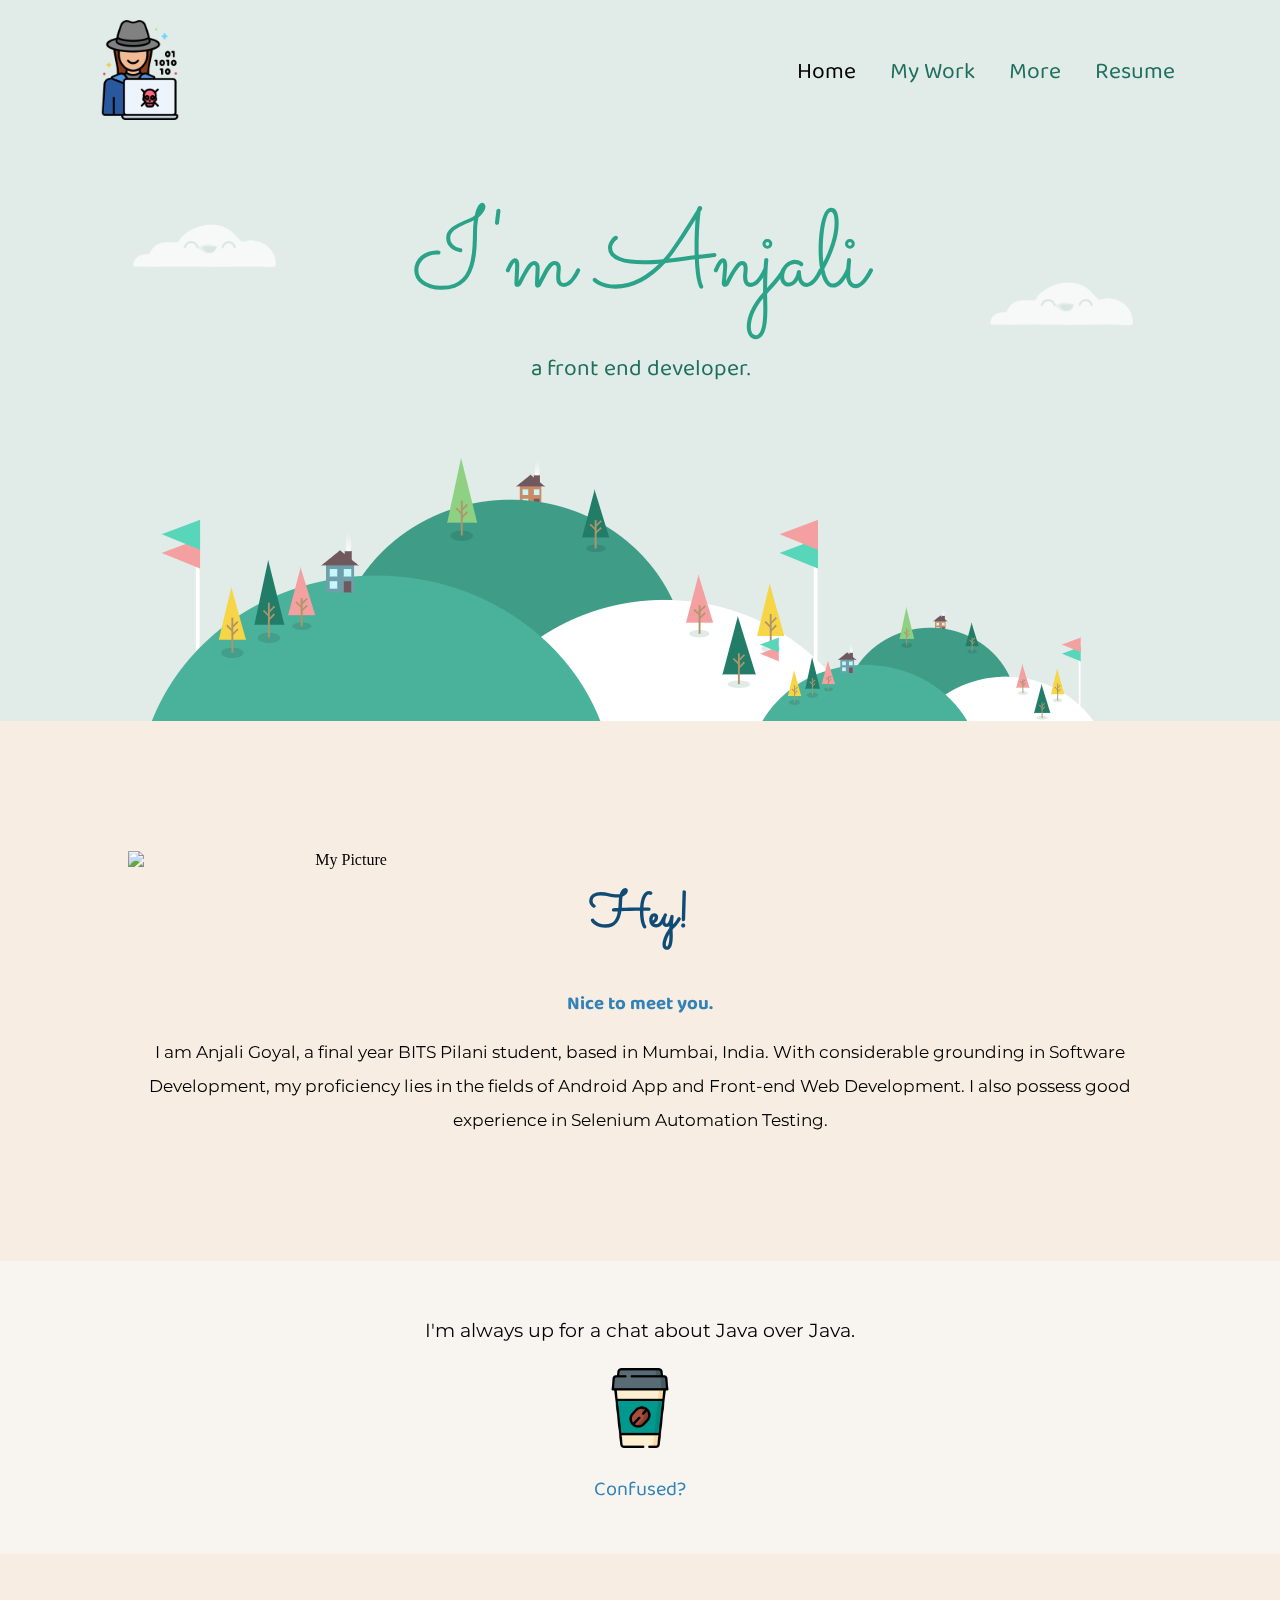
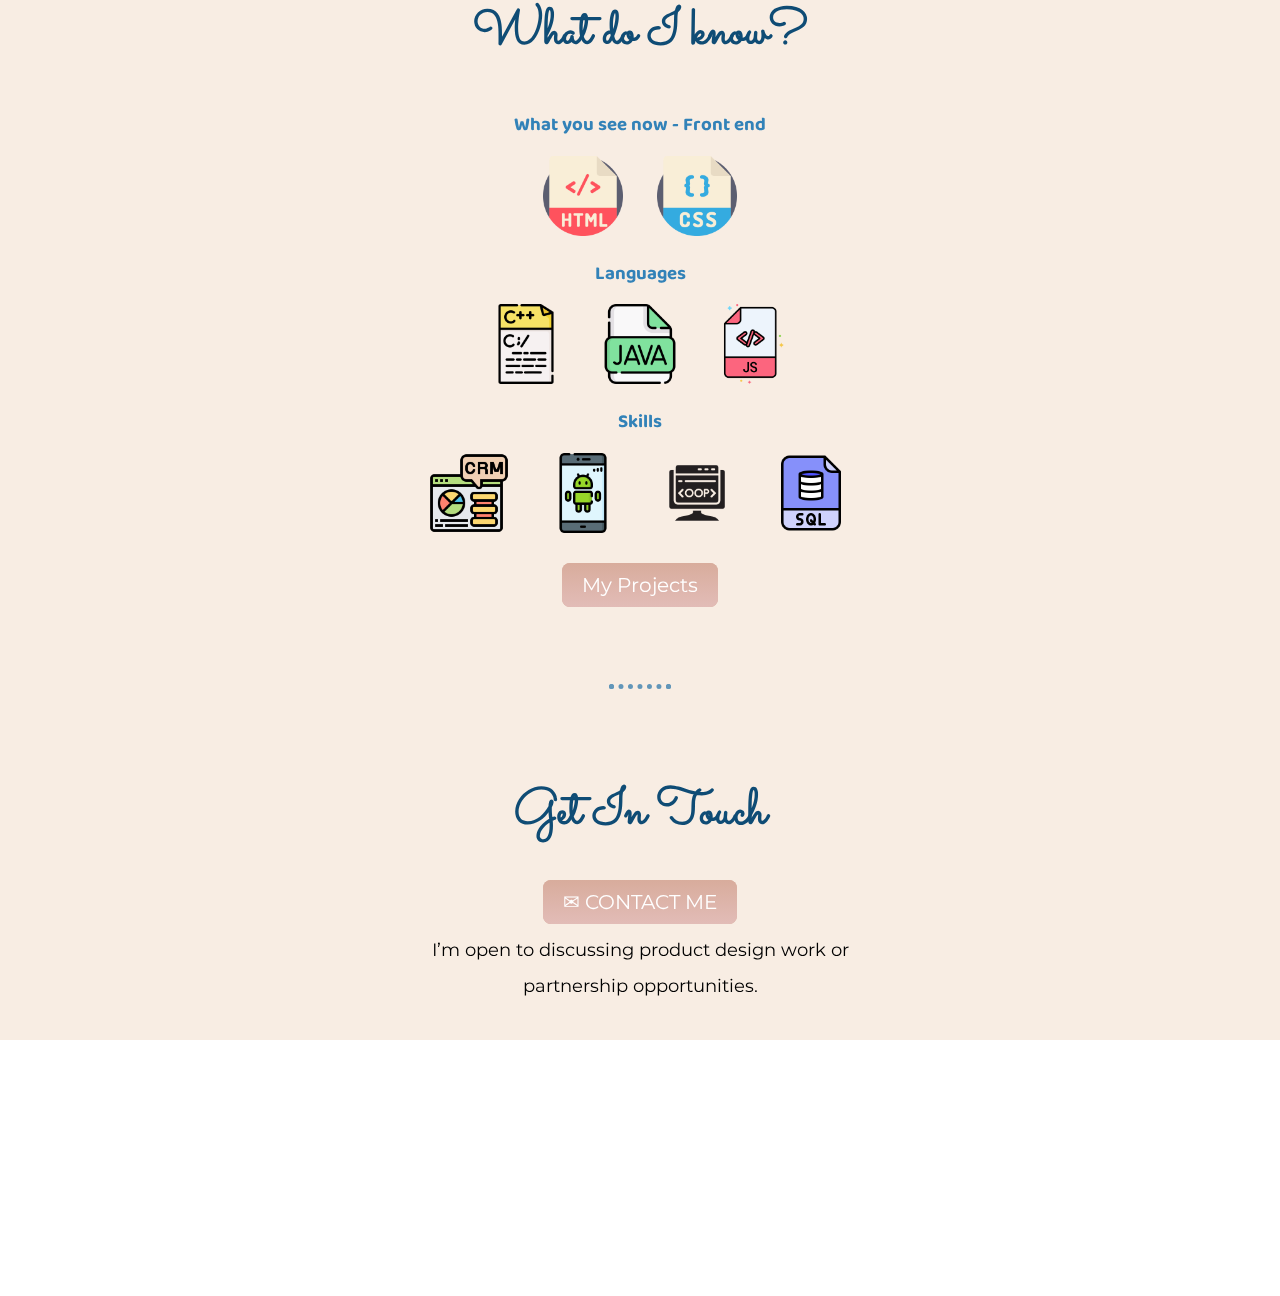
==== index.html @ 322dd152 "First commit" ====
<!DOCTYPE html>
<html>
<head>
	<meta charset="utf-8">
	<title>Anjali Goyal</title>
	<link rel="stylesheet" type="text/css" href="style.css">
	<script src="https://kit.fontawesome.com/a5bbc38a48.js" crossorigin="anonymous"></script>
	<link rel="stylesheet" type="text/css" href="https://maxcdn.bootstrapcdn.com/font-awesome/4.7.0/css/font-awesome.min.css">
	<link href="https://fonts.googleapis.com/css2?family=Sacramento&display=swap" rel="stylesheet">
	<link href="https://fonts.googleapis.com/css?family=Montserrat|Baloo+Chettan+2|Tangerine&display=swap" rel="stylesheet">
	<link rel="icon" href="img/logo.png">
</head>
<body>
	<header>
		<img class="logo" src="side_img/hacker.png" alt="My Logo">
		<nav>
			<ul>
				<li><a class="active" href="index.html">Home</a></li>
				<li><a href="work.html">My Work</a></li>
				<li><a href="more.html">More</a></li>
				<li><a href="doc/AnjaliGoyal_Resume.pdf" target="_blank">Resume</a></li>
			</ul>
        </nav>
	</header>
	<div class="top-container bg-image">
		<br>
		<img id="top-cloud" src="img/cloud.png" alt="cloud">
		<div class="Intro">
			<h1>I'm Anjali</h1>
	        <p id="p1">a front end developer.</p> 
		</div>
		<img id="bottom-cloud" src="img/cloud.png" alt="cloud">
	</div>
	<div class="middle-container">
        <div class="profile" style="margin-left: 10%; margin-right: 10%; display: inline-block;">
    		<img class="midlogo" src="img/me.png" alt="My Picture">
			<br>
			<br>
    		<h2 style="margin-bottom: 37px; margin-top: 9%;">Hey!</h2>
			<h3>Nice to meet you.</h3>
    		<p>I am Anjali Goyal, a final year BITS Pilani student, based in Mumbai, India. With considerable grounding in Software Development, my proficiency lies in the fields of Android App and Front-end Web Development. I also possess good experience in Selenium Automation Testing.</p>	
			<br>
		</div>
		<div class = "pun">
			<p class="p2" style="font-size: 1.2em;">I'm always up for a chat about Java over Java.</p>
      <figure class="image">
        <img class="skill_img" alt="Coffee" src="side_img/coffee.png">
      </figure>
	  <br>
	  <p class="p2" style="font-size: 1em;"><a class="pun-link" href="https://driftaway.coffee/coffee-called-java/" target="_blank">Confused?</a></p>
	</div>
  		<div class="skills">
    		<h2>What do I know?</h2>
    		<div>
    			<h3>What you see now - Front end</h3>
    			<img class="skill_img" src="img/html.png" alt="HTML">
    			<img class="skill_img" src="img/css.png" alt="CSS">
    		</div>
    		<div>	
    			<h3>Languages</h3>
    			<img class="skill_img" src="img/c-.png" alt="C++">
    			<img class="skill_img" src="img/java.png" alt="Java">
				<img class="skill_img" src="img/javascript.png" alt="JavaScript">
    		</div>
    		<div>	
    			<h3>Skills</h3>
				<img class="skill_img"src="img/crm.png" alt="CRM">
    			<img class="skill_img" src="img/android.png" alt="App Dev">
    			<img class="skill_img" src="img/oop.png" alt="Object Oriented Programming">				
    			<img class="skill_img" src="img/sql.png" alt="SQL">
    		</div>
        </div>
		<br>
		<br>
        <a class="btn" href="work.html">My Projects</a>
    	<hr>
    	<div id="contact" class="contact-me">
        	<h2>Get In Touch</h2>
			<a class="btn" href="mailto:taashigoyal99@gmail.com" target="_blank">✉ CONTACT ME</a>
    		<p class="p2">I’m open to discussing product design work or partnership opportunities.</p>
    		<!-- <p class="p2">I'm available for freelance work and job opportunities if you like my work.<br>I’m also open to discussing product design work or partnership opportunities.</p> -->
    		<br>
  		</div>
  	</div>
	
    <footer id="f">
		<div class="link"  style="margin: auto;">
  			<a class="footer-link" href="index.html">Home</a>
  			<a class="footer-link" href="work.html">My Work</a>
			<a class="footer-link" href="more.html">More</a>
  			<a class="footer-link" href="doc/AnjaliGoyal_Resume.pdf" target="_blank">Resume</a>
  		</div>
  		<div class="footer-social-icons">
        	<ul>
				<a href="http://www.github.com/goyal-anjali" target="_blank"><img class="footer_img" src="logo_img/github.png" alt="C++"></a>
				<a href="http://www.instagram.com/taasshiii" target="_blank"><img class="footer_img" src="logo_img/instagram.png" alt="C++"></a>
				<a href="https://www.linkedin.com/in/anjgoy/" target="_blank"><img class="footer_img" src="logo_img/linkedin.png" alt="C++"></a>
        	</ul>
  		</div>
 		 <p class="copyright">© 2021 <u>Anjali Goyal</u>. Copyright.</p> 
	</footer>
</body>
</html>
---- style.css ----
body{
  margin: 0;
}
.bg-image{
  background-image: url('img/bg.jpg'); 
	background-repeat: no-repeat; 
  background-position: bottom;
}
h1{
	color: #2aa389;
	font-family: 'Sacramento', cursive;
	font-size: 110px;
  font-weight: 575;
	margin: 5px auto 0 auto;
  text-align: center;
}
figcaption {
  display: block;
  font-family: 'Baloo Chettan 2', cursive;
}
figure{
  display: inline-block;
  margin: 0;
}
br{
  color: #f8ede3;
}
section{
  display: block;
  background-color: #e1ebe8;
}
table{
  background-color: #f8ede3;
  width: 95%;
  border-radius: 20px;
  margin-left: auto;
  margin-right: auto;
  margin-bottom: 350px;
}
td{
  padding: 0 20px;
}
#p1{
	color: #1e6f5c;
	font-family: 'Baloo Chettan 2', cursive;
	font-size: 23px;
	font-weight: 400;
  text-align: center;
  margin: 0;
}
.p2{
  line-height: 2;
	display: block;
	font-family: 'Montserrat', sans-serif;
	font-weight: normal;
	font-size: 18px;
	padding: 0 15% 0 15%;
}
h2{
   color: #0f4c75;
   font-family: 'Sacramento', cursive;
   font-size: 50px;
}
h3{
  font-family: 'Baloo Chettan 2', cursive;	
  color: #3282b8;
  padding: 0;
}
.has-text-centered{
  text-align: center;
}
.head{
  font-family: 'Montserrat', sans-serif;
  font-size: 40px;
  line-height: 0;
}
.project1 .head{
  color: #ca8a8b;
}
.project2 .head{
  color: #ead3cb;
}
.project-head{
  color: white;
  font-family: 'Montserrat', sans-serif;
  font-size: 40px;
  line-height: 0;
  padding: 10px;
}
.head3{
  color: white;
  font-family: 'Montserrat', sans-serif;
  font-size: 20px;
}
.head4{
  color:#a7bbc7;
  font-family: 'Montserrat', sans-serif;
  font-size: 17px;
  padding: 0;
}
p{
	line-height: 2;
	display: block;
	font-family: 'Montserrat', sans-serif;
	font-weight: normal;
	font-size: 17px;
	padding: 0 auto 0 auto;
}
.side-body{
  background-color: #e1ebe8; 
  font-family: 'Baloo Chettan 2', cursive;
}
hr{
	margin: 87px auto;
	border: dotted #6296b9;
  border-bottom: none;
	border-width: 5px;
	width: 4%;
}
header{
  background-color: #e1ebe8;
  display: flex;
  justify-content: space-between;
  align-items: center;
  padding: 1.6% 7%;
}
.logo{
	width: 100px;
	height: 100px;
	cursor: pointer;
}
.pun{
  background-color: #f8f5f1;
  padding: 30px;
}
.profile{
  padding-bottom: 7%;
}
.is-narrow{
  max-width: 260px;
  margin-left: auto;
  margin-right: auto;
  color: #000;
}
.mid-headings{
  color: #413c69; 
  font-weight: 700; 
  font-size: 18px;
  font-family: 'Baloo Chettan 2', cursive;
}
ul{
	list-style: none;
}
ul li{
	display: inline-block;
	padding: 0px 15px;
}
ul li a{
	transition: all 0.3s ease 0s;
	text-decoration: none;
	font-size: 23px;
	font-family: 'Baloo Chettan 2', cursive;
	color: #1e6f5c;
}
ul li a.active{
	color: black;
}
ul li a:hover{
	color: #1b262c;
}
.top-container {
  width: 100%;
  height: 560px;
  background-color: #e1ebe8;
  margin: 0;
  position: relative;
  overflow: hidden;
  padding-top: 20px;
}
.middle-container{
  padding-top: 30px;
	background-color: #f8ede3;
	text-align: center;
}
.skills {
  text-align: center;
}
.my_projects{
  padding-top: 20px;
  color:  #f8ede3;
}
.skill_img{
  width: 80px;
  margin: 0 15px;     
}
.footer_img{
  width: 50px;
  margin: 0 17px;
}
.footer_img:hover{
  -webkit-border-radius: 4px;
  -moz-border-radius: 4px;
  border-radius: 4px;
-webkit-box-shadow: 0px 0px 13px 0px #f8ede3;
-moz-box-shadow:    0px 0px 13px 0px #f8ede3;
box-shadow:         0px 0px 13px 0px #f8ede3;
}
.footer_img:last-of-type:hover{
  -webkit-border-radius: 4px;
  -moz-border-radius: 4px;
  border-radius: 4px;
-webkit-box-shadow: 0px 0px 13px 0px #f8ede3;
-moz-box-shadow:    0px 0px 13px 0px #f8ede3;
box-shadow:         0px 0px 13px 0px #f8ede3;
}
.bg-one{
  background: #810034;
}
.bg-two{
  background: #8b5e83;
}
.bg-three{
	background: #21364b;
}
.bg-four{
  background: #7dcc93;
}
.bg-five{
  background: #f76160;
}
.project1 .col-text {
  color: white;
  width: 45%;
  float: right;
  padding-top: 40px;
}
.project2 .col-text {
  color: white;
  max-width: 45%;
  float: left;
  margin-right: 40px;
}
.content{
  margin-left: 8%;
  margin-right: 8%;
  padding: 35px 0;
  overflow: auto;
}
.content p{
  color: #f8f5f1;
}
.project_img{
  width: 50%;
  height: 40%;
  padding: 10px 10px 10px 0 ;
  border-radius: 14px;
  float: left;
}
.logo_img{
  width: 7%;
  height: auto;
  padding-top: 10px;
}
.btn {
  background: #d8ac9c;
  background-image: -webkit-linear-gradient(top, #d8ac9c, #e2bcb7);
  background-image: -moz-linear-gradient(top, #d8ac9c, #e2bcb7);
  background-image: -o-linear-gradient(top, #d8ac9c, #e2bcb7);
  background-image: linear-gradient(bottom, #d8ac9c, #e2bcb7);
  -webkit-border-radius: 25;
  -moz-border-radius: 225;
  border-radius: 8px;
  font-family: 'Montserrat', sans-serif;
  color: #ffffff;
  font-size: 20px;
  padding: 10px 20px 10px 20px;
  text-decoration: none;
}
.btn:hover {
  background: #0f4c75;
  background-image: -webkit-linear-gradient(top, #0f4c75, #3d79a1);
  background-image: -moz-linear-gradient(top, #0f4c75, #3d79a1);
  background-image: -o-linear-gradient(top, #0f4c75, #3d79a1);
  background-image: linear-gradient(to bottom, #0f4c75, #3d79a1);
  text-decoration: none;
}
.mainbtn{
  color: #fff;
  background: #4299ed;
  border-radius: 30px;
  padding: 16px 86px;
  text-align: center;
  letter-spacing: 0.5px;
  text-decoration: none;
  line-height: 86px;
  font-size: 18px;
  margin-top: 30px;
  transition: 0.8s all;
  margin-bottom: 40px;
}
.mainbtn:hover{
  color:#fff;
  background: #1680e6;
}
.btn2{
	background: #005361;
}
.btn2:hover{
	background: #00272e;
}
.btn3{
	color: #8c6c07;
    background: #fae298;
}
.btn3:hover{
	background: #f8d467;
	color: #8c6c07;
}
.btn4{
  background: #2b3d51;
}
.btn4:hover{
  background: #192430;
}  
.btn5{
  background: #374760;
}
.btn5:hover{
  background: #242f40;
}
.contact-me{
	width: 50%;
  margin: auto;
  margin-bottom: 20%;
}
.work-contact{
  padding-top: 1%;
  background-color: #f8f5f1
}
#top-cloud {
  position: absolute;
  right: 11%;
  top: 22%;
  z-index: 9;
}
#bottom-cloud {
  position: relative;
  left: 10%;
  bottom: 32%;
  z-index: 10;
}
#mountain{
  position: absolute;
	width: 60%;
	height: 300px;
	bottom: 0;
  left: 25%;
  z-index: 1;
}
.midlogo{
	width: 42%;
	height: 42%;
	padding-top: 100px;
  float: left;
  margin-right: 14%;
}
#f{
	position: fixed;
  bottom: 0;
  overflow: hidden;
  z-index: -1;
	background-color: #1b262c;
	width: 100%;
	height: 260px;
}
.flogo{
	width: 85px;
	height: 85px;
	position: absolute;
	left: 15%;
	top: 33%;
}
.link{
	display: flex;
	position: absolute;
	top: 7%;
	left: 37%;
}
.footer-link{
  color: #2aa389;
  font-family: 'Baloo Chettan 2', cursive;
  margin: 15px 12px;
  text-decoration: none;
  font-size: 20px;
}
.footer-link:hover {
  color: #f8ede3;
}
.pun-link{
  color: #3282b8;
  font-family: 'Baloo Chettan 2', cursive;
  text-decoration: none;
  font-size: 20px;
}
.pun-link:hover {
  color:black;
}
.footer-social-icons ul{
    margin: 0px;
    padding: 0px;
    display: flex;
    position: absolute;
    top: 40%;
    left: 50%;
    transform: translate(-50%);
}
.footer-social-icons ul li{
    margin: 0 15px;
    list-style: none;
}
.footer-social-icons ul li a{
    position: relative;
    display: block;
    width: 70px;
    height: 70px;
    text-align: center;
    line-height: 70px;
    background: #fff;
    border-radius: 50%;
    font-size: 30px;
    color: #666;
    transition: -5s;
}
.footer-social-icons ul li a:before{
    content: "";
    position: absolute;
    left: 0;
    width: 100%;
    height: 100%;
    border-radius: 50%;
    background: #11999E;
    transition: .5s;
    transform: scale(.9);
    z-index: -1;
}
.footer-social-icons ul li a:hover:before{
    transform: scale(1.1);
    box-shadow: 0 0 15px #11999E;
}
.footer-social-icons ul li a:hover{
    color: #11999E;
    box-shadow: 0 0 5px #11999E;
    text-shadow: 0 0 5px #11999E;
}
.copyright {
  position: absolute;
  bottom: 1%;
  left: 42%;
  text-align: center;	
  color: #EAF6F6;
  font-size: 0.85rem;
}
@media screen and (max-width: 980px){
  header{
    padding: 3% 5%;
  }
  .logo{
    width: 90px;
    height: 90px;
  }
  ul li a{
    font-size: 1.5rem;
    text-align: right;
  }
  ul li{
    font-size: 1.3rem;
  }
  h1{
    font-size: 80px;
    margin: 150px auto 0 auto;
  }
  #p1{
    font-size: 1.5rem;
  }
  .top-container {
    height: 700px;
  }
  #top-cloud{
    right: 4%;
    top: 1%;
    width: 135px;
  }
  #bottom-cloud{
    width: 135px;
    left: 7%;
    bottom: 45%;
  }
  .midlogo{
    width: 87%;
    height: 87%;
  }
  h2{
    font-size: 50px;
    padding: 20px;
  }
  .p2{
    font-size: 15px;
    padding: 0;
    max-width: 75%;
    margin: 10px auto;
  }
  hr{
    width: 10%;
    border-width: 10px;
  }
  .skills{
    width: 90%;
    margin-left: 5%;
  }
  h3{
    font-size: 20px;
  }
  p{
    font-size: 15px;
  }
  .logo_img{
    width: 70px;
  }
  .project1 .col-text{
    float: none;
    margin: auto;
    max-width: 70%;
  }
  .project2 .col-text{
    float: none;
    margin: auto;
    max-width: 70%;
  }
  .head{
    font-size: 30px;
    line-height: 1.2;
  }
  .head3{
    font-size: 20px;
    line-height: 1;
    margin: 5px auto;
  }
  .front{
    width: 45%;
  }
  .btn{
    font-size: 20px;
    border-radius: 35px;
  }
  .content{
    width: 90%;
    margin: auto;
    padding-bottom: 30px;
  }
  .skill_img{
    width: 70px;
  }
  .footer_img{
    width: 70px;
  }
  .project_img{
    width: 100%;
    height: auto;
    padding: 5% 0 5% 0;
  }
  .mainbtn{
    padding: 20px 150px;
    font-size: 20px;
  }
  .contact-me{
    margin-bottom: 50%;
    width: 90%;
    margin-left: 5%;
  }
  .flogo{
    visibility: hidden;
  }
  .link{
    top: 15%;
    left: 20%;
  }
  .footer-link{
    font-size: 22px;
  }
  .footer-social-icons ul{
    top: 42%;
    left: 50%;
  }
  .footer-social-icons ul li a{
    width: 150px;
    height: 150px;
    font-size: 80px;
    line-height: 145px;
  }
  .copyright{
    font-size: 1.2rem;
    left: 26%;
  }
  .card-container{
    width: 100%;
    height: auto;
    margin: 1% 0;
  }
  .card{
    display: block;
    width: 100%;
    margin: 3% 35%;
  }
}
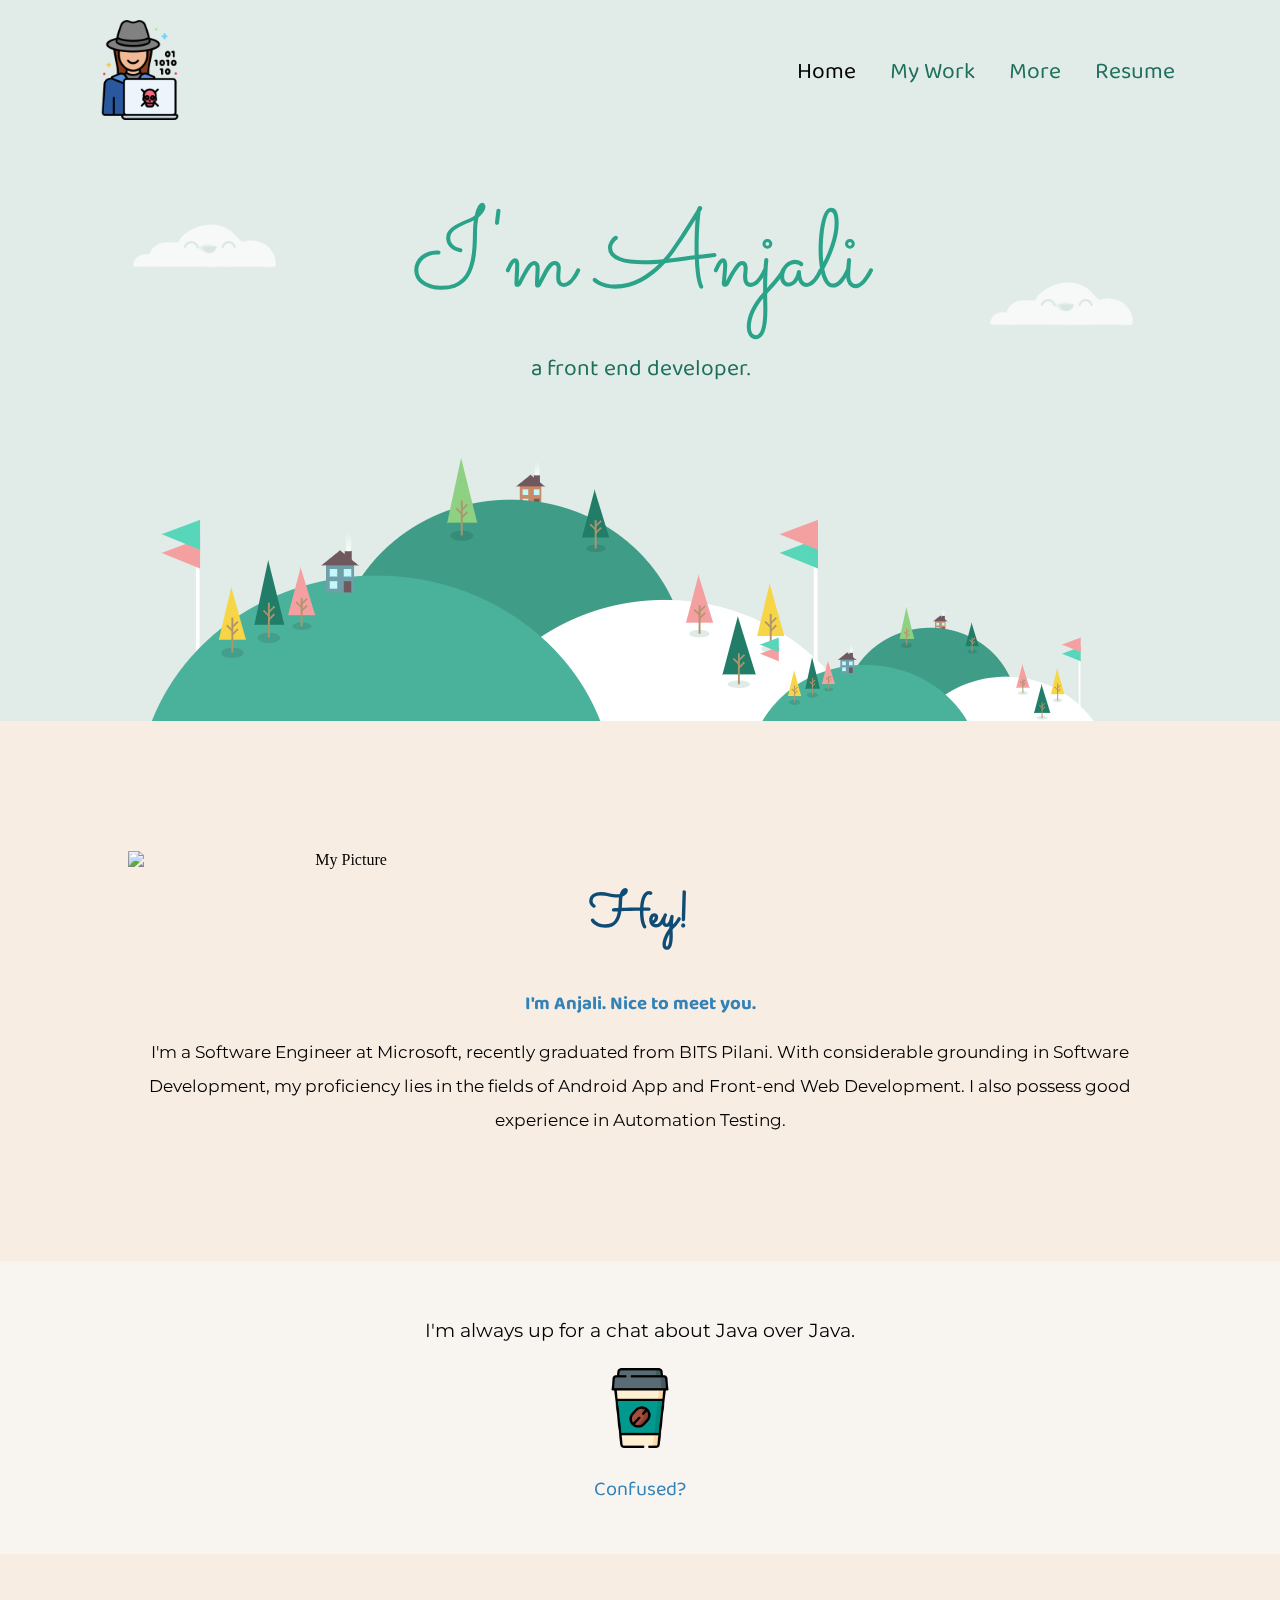
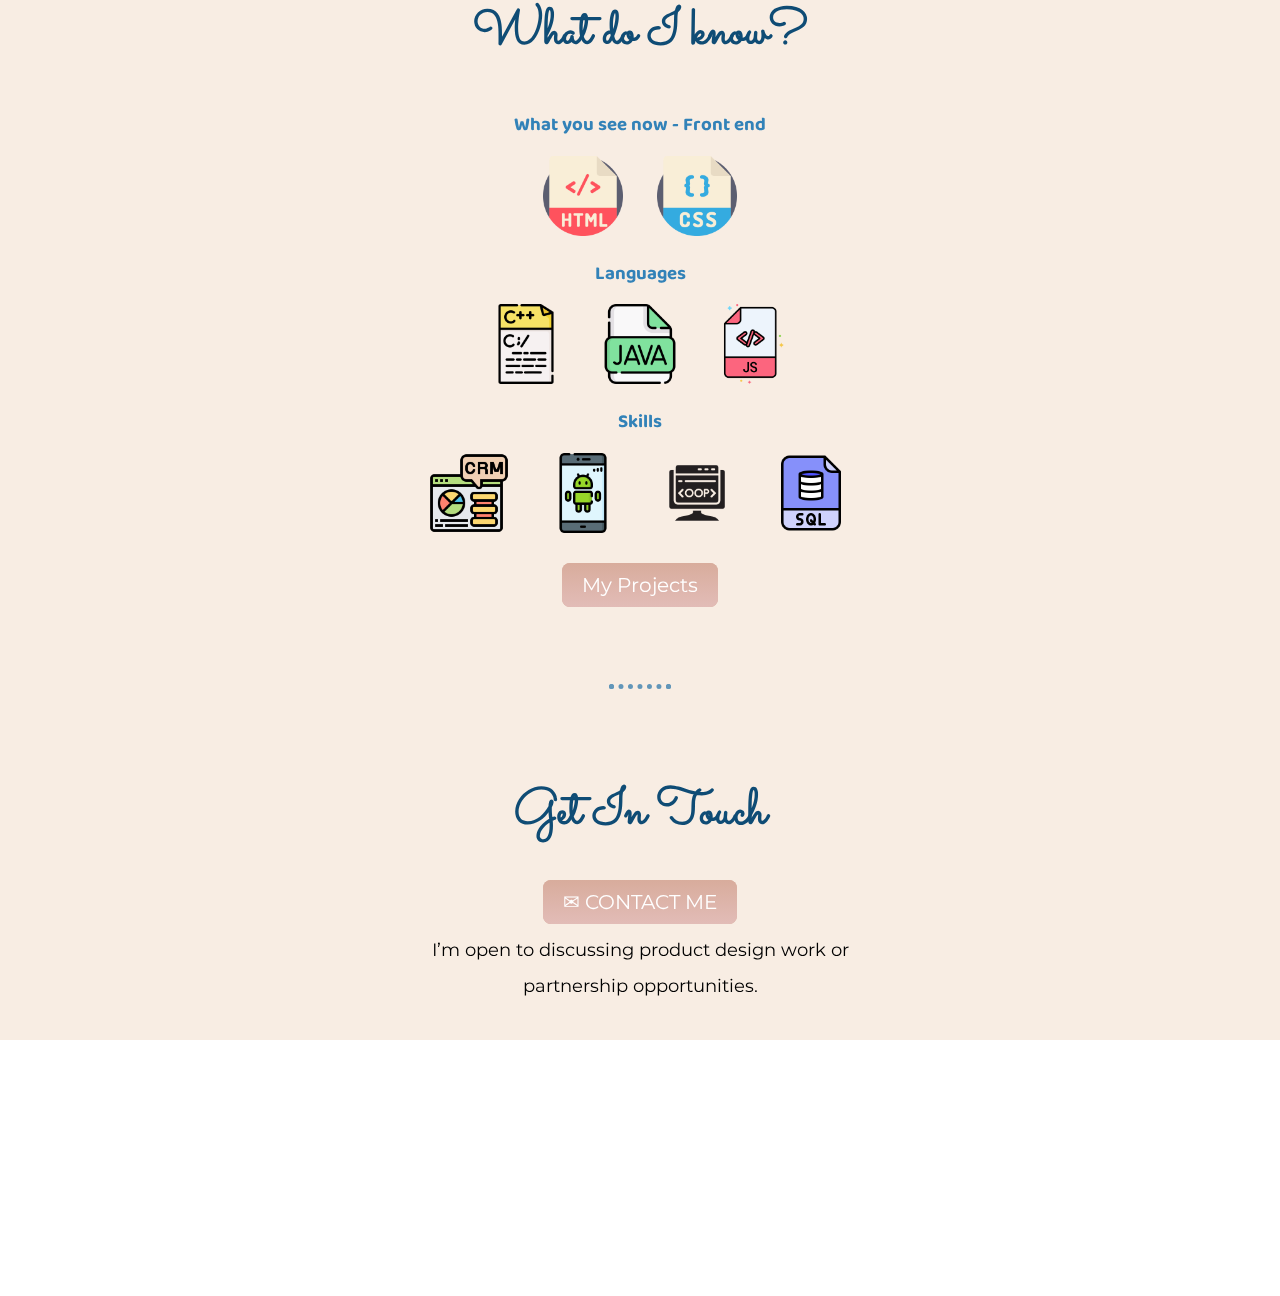
==== commit aac032a6: "Minor change in appearance" ====
--- a/index.html
+++ b/index.html
@@ -37,8 +37,8 @@
 			<br>
 			<br>
     		<h2 style="margin-bottom: 37px; margin-top: 9%;">Hey!</h2>
-			<h3>Nice to meet you.</h3>
-    		<p>I am Anjali Goyal, a final year BITS Pilani student, based in Mumbai, India. With considerable grounding in Software Development, my proficiency lies in the fields of Android App and Front-end Web Development. I also possess good experience in Selenium Automation Testing.</p>	
+			<h3>I'm Anjali. Nice to meet you.</h3>
+    		<p>I'm a Software Engineer at Microsoft, recently graduated from BITS Pilani. With considerable grounding in Software Development, my proficiency lies in the fields of Android App and Front-end Web Development. I also possess good experience in Automation Testing.</p>	
 			<br>
 		</div>
 		<div class = "pun">
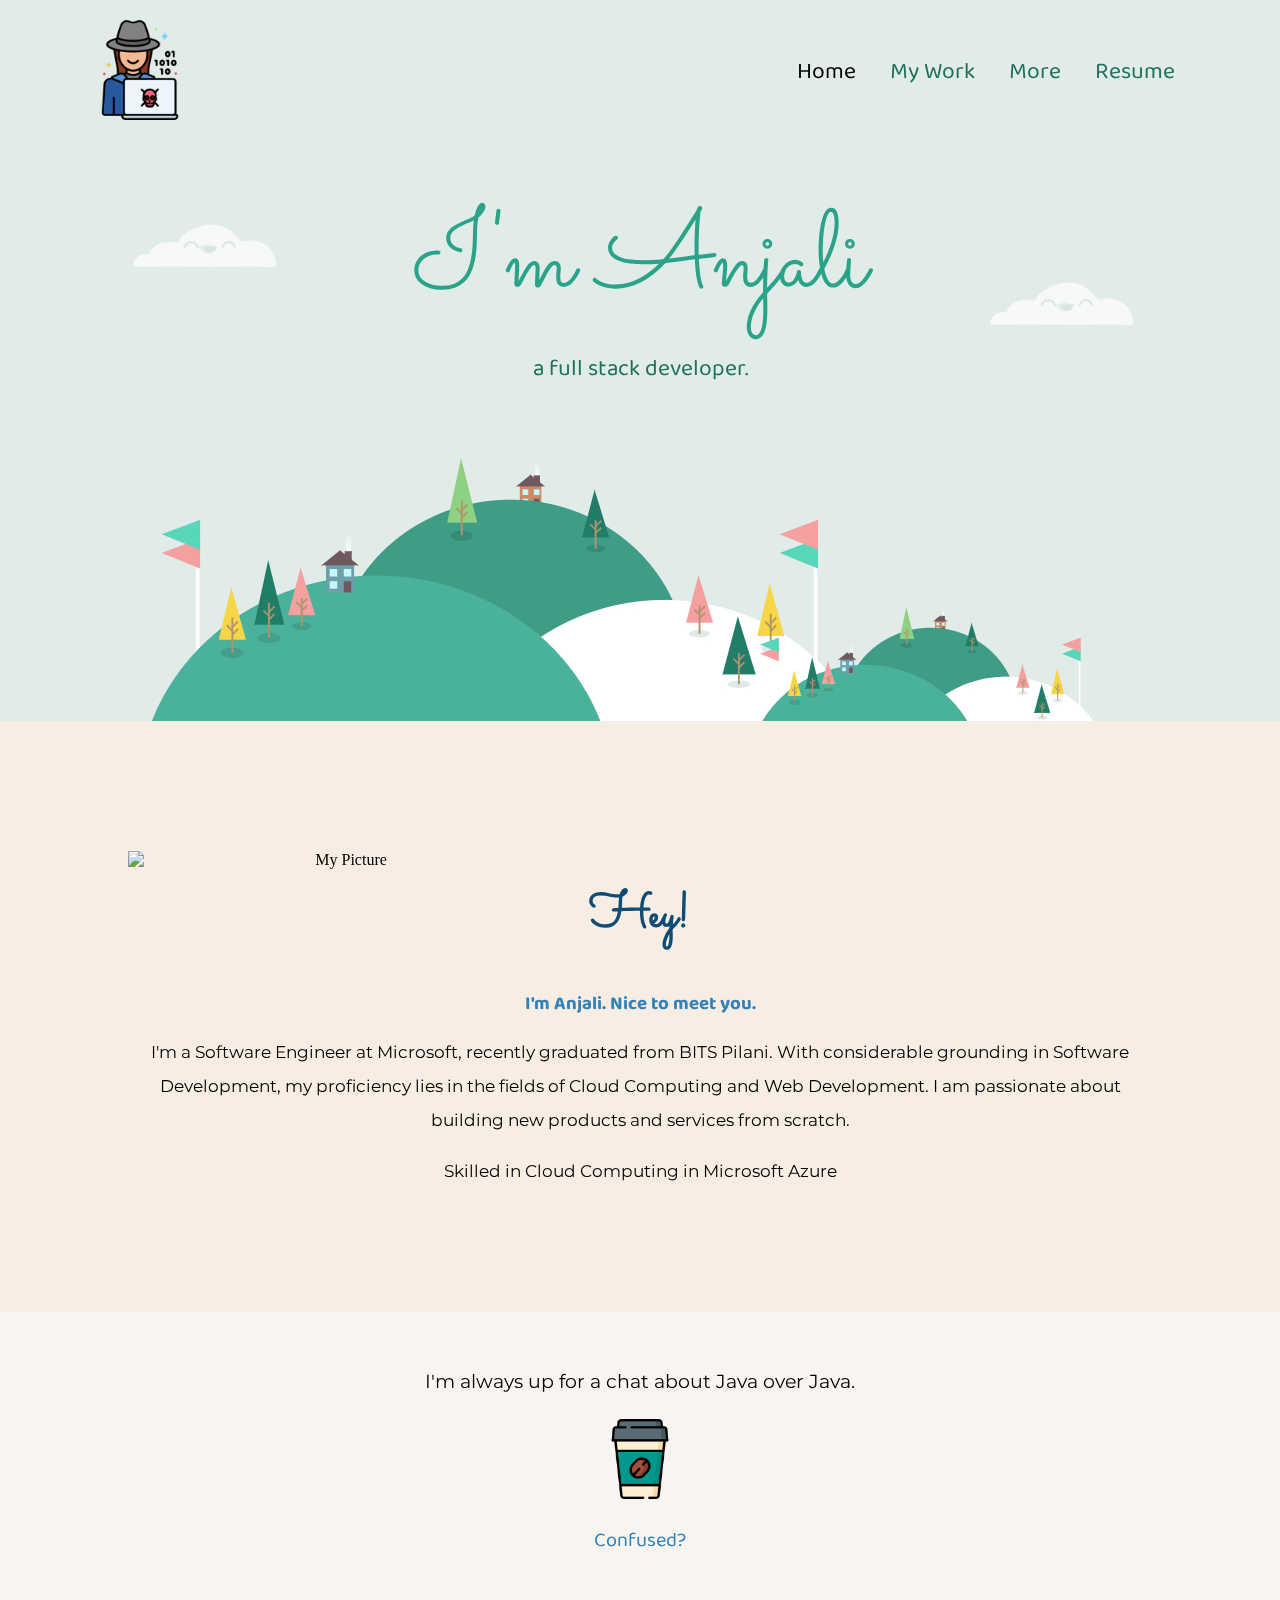
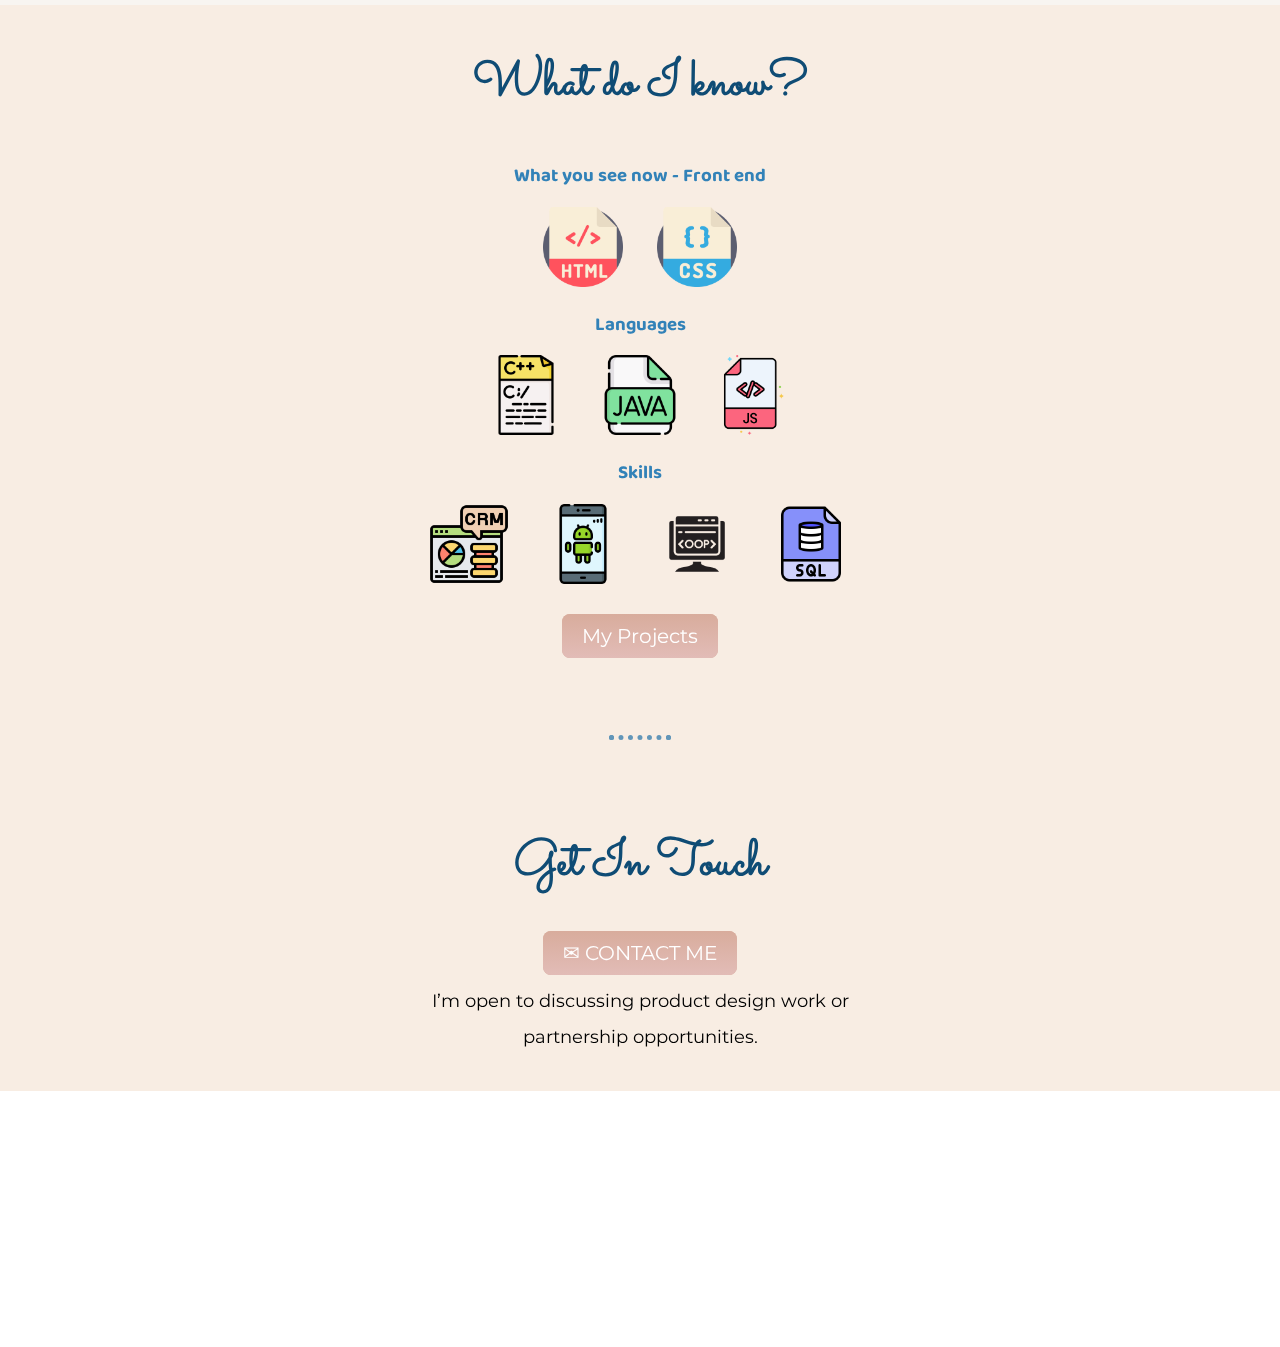
==== commit 6907c4b4: "Updating profile" ====
--- a/index.html
+++ b/index.html
@@ -1,15 +1,19 @@
 <!DOCTYPE html>
 <html>
+
 <head>
 	<meta charset="utf-8">
 	<title>Anjali Goyal</title>
 	<link rel="stylesheet" type="text/css" href="style.css">
 	<script src="https://kit.fontawesome.com/a5bbc38a48.js" crossorigin="anonymous"></script>
-	<link rel="stylesheet" type="text/css" href="https://maxcdn.bootstrapcdn.com/font-awesome/4.7.0/css/font-awesome.min.css">
+	<link rel="stylesheet" type="text/css"
+		href="https://maxcdn.bootstrapcdn.com/font-awesome/4.7.0/css/font-awesome.min.css">
 	<link href="https://fonts.googleapis.com/css2?family=Sacramento&display=swap" rel="stylesheet">
-	<link href="https://fonts.googleapis.com/css?family=Montserrat|Baloo+Chettan+2|Tangerine&display=swap" rel="stylesheet">
+	<link href="https://fonts.googleapis.com/css?family=Montserrat|Baloo+Chettan+2|Tangerine&display=swap"
+		rel="stylesheet">
 	<link rel="icon" href="img/logo.png">
 </head>
+
 <body>
 	<header>
 		<img class="logo" src="side_img/hacker.png" alt="My Logo">
@@ -20,84 +24,92 @@
 				<li><a href="more.html">More</a></li>
 				<li><a href="doc/AnjaliGoyal_Resume.pdf" target="_blank">Resume</a></li>
 			</ul>
-        </nav>
+		</nav>
 	</header>
 	<div class="top-container bg-image">
 		<br>
 		<img id="top-cloud" src="img/cloud.png" alt="cloud">
 		<div class="Intro">
 			<h1>I'm Anjali</h1>
-	        <p id="p1">a front end developer.</p> 
+			<p id="p1">a full stack developer.</p>
 		</div>
 		<img id="bottom-cloud" src="img/cloud.png" alt="cloud">
 	</div>
 	<div class="middle-container">
-        <div class="profile" style="margin-left: 10%; margin-right: 10%; display: inline-block;">
-    		<img class="midlogo" src="img/me.png" alt="My Picture">
+		<div class="profile" style="margin-left: 10%; margin-right: 10%; display: inline-block;">
+			<img class="midlogo" src="img/me.png" alt="My Picture">
 			<br>
 			<br>
-    		<h2 style="margin-bottom: 37px; margin-top: 9%;">Hey!</h2>
+			<h2 style="margin-bottom: 37px; margin-top: 9%;">Hey!</h2>
 			<h3>I'm Anjali. Nice to meet you.</h3>
-    		<p>I'm a Software Engineer at Microsoft, recently graduated from BITS Pilani. With considerable grounding in Software Development, my proficiency lies in the fields of Android App and Front-end Web Development. I also possess good experience in Automation Testing.</p>	
+			<p>I'm a Software Engineer at Microsoft, recently graduated from BITS Pilani. With considerable grounding in
+				Software Development, my proficiency lies in the fields of Cloud Computing and Web Development. I
+				am passionate about building new products and services from scratch.</p>
+			<p>Skilled in Cloud Computing in Microsoft Azure</p>
 			<br>
 		</div>
-		<div class = "pun">
+		<div class="pun">
 			<p class="p2" style="font-size: 1.2em;">I'm always up for a chat about Java over Java.</p>
-      <figure class="image">
-        <img class="skill_img" alt="Coffee" src="side_img/coffee.png">
-      </figure>
-	  <br>
-	  <p class="p2" style="font-size: 1em;"><a class="pun-link" href="https://driftaway.coffee/coffee-called-java/" target="_blank">Confused?</a></p>
-	</div>
-  		<div class="skills">
-    		<h2>What do I know?</h2>
-    		<div>
-    			<h3>What you see now - Front end</h3>
-    			<img class="skill_img" src="img/html.png" alt="HTML">
-    			<img class="skill_img" src="img/css.png" alt="CSS">
-    		</div>
-    		<div>	
-    			<h3>Languages</h3>
-    			<img class="skill_img" src="img/c-.png" alt="C++">
-    			<img class="skill_img" src="img/java.png" alt="Java">
+			<figure class="image">
+				<img class="skill_img" alt="Coffee" src="side_img/coffee.png">
+			</figure>
+			<br>
+			<p class="p2" style="font-size: 1em;"><a class="pun-link"
+					href="https://driftaway.coffee/coffee-called-java/" target="_blank">Confused?</a></p>
+		</div>
+		<div class="skills">
+			<h2>What do I know?</h2>
+			<div>
+				<h3>What you see now - Front end</h3>
+				<img class="skill_img" src="img/html.png" alt="HTML">
+				<img class="skill_img" src="img/css.png" alt="CSS">
+			</div>
+			<div>
+				<h3>Languages</h3>
+				<img class="skill_img" src="img/c-.png" alt="C++">
+				<img class="skill_img" src="img/java.png" alt="Java">
 				<img class="skill_img" src="img/javascript.png" alt="JavaScript">
-    		</div>
-    		<div>	
-    			<h3>Skills</h3>
-				<img class="skill_img"src="img/crm.png" alt="CRM">
-    			<img class="skill_img" src="img/android.png" alt="App Dev">
-    			<img class="skill_img" src="img/oop.png" alt="Object Oriented Programming">				
-    			<img class="skill_img" src="img/sql.png" alt="SQL">
-    		</div>
-        </div>
+			</div>
+			<div>
+				<h3>Skills</h3>
+				<img class="skill_img" src="img/crm.png" alt="CRM">
+				<img class="skill_img" src="img/android.png" alt="App Dev">
+				<img class="skill_img" src="img/oop.png" alt="Object Oriented Programming">
+				<img class="skill_img" src="img/sql.png" alt="SQL">
+			</div>
+		</div>
 		<br>
 		<br>
-        <a class="btn" href="work.html">My Projects</a>
-    	<hr>
-    	<div id="contact" class="contact-me">
-        	<h2>Get In Touch</h2>
-			<a class="btn" href="mailto:taashigoyal99@gmail.com" target="_blank">✉ CONTACT ME</a>
-    		<p class="p2">I’m open to discussing product design work or partnership opportunities.</p>
-    		<!-- <p class="p2">I'm available for freelance work and job opportunities if you like my work.<br>I’m also open to discussing product design work or partnership opportunities.</p> -->
-    		<br>
-  		</div>
-  	</div>
-	
-    <footer id="f">
-		<div class="link"  style="margin: auto;">
-  			<a class="footer-link" href="index.html">Home</a>
-  			<a class="footer-link" href="work.html">My Work</a>
+		<a class="btn" href="work.html">My Projects</a>
+		<hr>
+		<div id="contact" class="contact-me">
+			<h2>Get In Touch</h2>
+			<a class="btn" href="mailto:taashigoyal17@gmail.com" target="_blank">✉ CONTACT ME</a>
+			<p class="p2">I’m open to discussing product design work or partnership opportunities.</p>
+			<!-- <p class="p2">I'm available for freelance work and job opportunities if you like my work.<br>I’m also open to discussing product design work or partnership opportunities.</p> -->
+			<br>
+		</div>
+	</div>
+
+	<footer id="f">
+		<div class="link" style="margin: auto;">
+			<a class="footer-link" href="index.html">Home</a>
+			<a class="footer-link" href="work.html">My Work</a>
 			<a class="footer-link" href="more.html">More</a>
-  			<a class="footer-link" href="doc/AnjaliGoyal_Resume.pdf" target="_blank">Resume</a>
-  		</div>
-  		<div class="footer-social-icons">
-        	<ul>
-				<a href="http://www.github.com/goyal-anjali" target="_blank"><img class="footer_img" src="logo_img/github.png" alt="C++"></a>
-				<a href="http://www.instagram.com/taasshiii" target="_blank"><img class="footer_img" src="logo_img/instagram.png" alt="C++"></a>
-				<a href="https://www.linkedin.com/in/anjgoy/" target="_blank"><img class="footer_img" src="logo_img/linkedin.png" alt="C++"></a>
-        	</ul>
-  		</div>
- 		 <p class="copyright">© 2021 <u>Anjali Goyal</u>. Copyright.</p> 
+			<a class="footer-link" href="doc/AnjaliGoyal_Resume.pdf" target="_blank">Resume</a>
+		</div>
+		<div class="footer-social-icons">
+			<ul>
+				<a href="http://www.github.com/goyal-anjali" target="_blank"><img class="footer_img"
+						src="logo_img/github.png" alt="GitHub"></a>
+				<a href="http://www.instagram.com/taasshiii" target="_blank"><img class="footer_img"
+						src="logo_img/instagram.png" alt="Instagram"></a>
+				<a href="https://www.linkedin.com/in/anjgoy/" target="_blank"><img class="footer_img"
+						src="logo_img/linkedin.png" alt="Linkedin"></a>
+			</ul>
+		</div>
+		<p class="copyright">© 2021 <u>Anjali Goyal</u>. Copyright.</p>
 	</footer>
 </body>
+
 </html>--- a/style.css
+++ b/style.css
@@ -1,35 +1,35 @@
-body{
+body {
   margin: 0;
 }
-.bg-image{
-  background-image: url('img/bg.jpg'); 
-	background-repeat: no-repeat; 
+.bg-image {
+  background-image: url("img/bg.jpg");
+  background-repeat: no-repeat;
   background-position: bottom;
 }
-h1{
-	color: #2aa389;
-	font-family: 'Sacramento', cursive;
-	font-size: 110px;
+h1 {
+  color: #2aa389;
+  font-family: "Sacramento", cursive;
+  font-size: 110px;
   font-weight: 575;
-	margin: 5px auto 0 auto;
+  margin: 5px auto 0 auto;
   text-align: center;
 }
 figcaption {
   display: block;
-  font-family: 'Baloo Chettan 2', cursive;
-}
-figure{
+  font-family: "Baloo Chettan 2", cursive;
+}
+figure {
   display: inline-block;
   margin: 0;
 }
-br{
+br {
   color: #f8ede3;
 }
-section{
+section {
   display: block;
   background-color: #e1ebe8;
 }
-table{
+table {
   background-color: #f8ede3;
   width: 95%;
   border-radius: 20px;
@@ -37,136 +37,136 @@
   margin-right: auto;
   margin-bottom: 350px;
 }
-td{
+td {
   padding: 0 20px;
 }
-#p1{
-	color: #1e6f5c;
-	font-family: 'Baloo Chettan 2', cursive;
-	font-size: 23px;
-	font-weight: 400;
+#p1 {
+  color: #1e6f5c;
+  font-family: "Baloo Chettan 2", cursive;
+  font-size: 23px;
+  font-weight: 400;
   text-align: center;
   margin: 0;
 }
-.p2{
+.p2 {
   line-height: 2;
-	display: block;
-	font-family: 'Montserrat', sans-serif;
-	font-weight: normal;
-	font-size: 18px;
-	padding: 0 15% 0 15%;
-}
-h2{
-   color: #0f4c75;
-   font-family: 'Sacramento', cursive;
-   font-size: 50px;
-}
-h3{
-  font-family: 'Baloo Chettan 2', cursive;	
+  display: block;
+  font-family: "Montserrat", sans-serif;
+  font-weight: normal;
+  font-size: 18px;
+  padding: 0 15% 0 15%;
+}
+h2 {
+  color: #0f4c75;
+  font-family: "Sacramento", cursive;
+  font-size: 50px;
+}
+h3 {
+  font-family: "Baloo Chettan 2", cursive;
   color: #3282b8;
   padding: 0;
 }
-.has-text-centered{
-  text-align: center;
-}
-.head{
-  font-family: 'Montserrat', sans-serif;
+.has-text-centered {
+  text-align: center;
+}
+.head {
+  font-family: "Montserrat", sans-serif;
   font-size: 40px;
   line-height: 0;
 }
-.project1 .head{
+.project1 .head {
   color: #ca8a8b;
 }
-.project2 .head{
+.project2 .head {
   color: #ead3cb;
 }
-.project-head{
+.project-head {
   color: white;
-  font-family: 'Montserrat', sans-serif;
+  font-family: "Montserrat", sans-serif;
   font-size: 40px;
   line-height: 0;
   padding: 10px;
 }
-.head3{
+.head3 {
   color: white;
-  font-family: 'Montserrat', sans-serif;
+  font-family: "Montserrat", sans-serif;
   font-size: 20px;
 }
-.head4{
-  color:#a7bbc7;
-  font-family: 'Montserrat', sans-serif;
+.head4 {
+  color: #a7bbc7;
+  font-family: "Montserrat", sans-serif;
   font-size: 17px;
   padding: 0;
 }
-p{
-	line-height: 2;
-	display: block;
-	font-family: 'Montserrat', sans-serif;
-	font-weight: normal;
-	font-size: 17px;
-	padding: 0 auto 0 auto;
-}
-.side-body{
-  background-color: #e1ebe8; 
-  font-family: 'Baloo Chettan 2', cursive;
-}
-hr{
-	margin: 87px auto;
-	border: dotted #6296b9;
+p {
+  line-height: 2;
+  display: block;
+  font-family: "Montserrat", sans-serif;
+  font-weight: normal;
+  font-size: 17px;
+  padding: 0 auto 0 auto;
+}
+.side-body {
+  background-color: #e1ebe8;
+  font-family: "Baloo Chettan 2", cursive;
+}
+hr {
+  margin: 87px auto;
+  border: dotted #6296b9;
   border-bottom: none;
-	border-width: 5px;
-	width: 4%;
-}
-header{
+  border-width: 5px;
+  width: 4%;
+}
+header {
   background-color: #e1ebe8;
   display: flex;
   justify-content: space-between;
   align-items: center;
   padding: 1.6% 7%;
 }
-.logo{
-	width: 100px;
-	height: 100px;
-	cursor: pointer;
-}
-.pun{
+.logo {
+  width: 100px;
+  height: 100px;
+  cursor: pointer;
+}
+.pun {
   background-color: #f8f5f1;
   padding: 30px;
 }
-.profile{
+.profile {
   padding-bottom: 7%;
 }
-.is-narrow{
+.is-narrow {
   max-width: 260px;
   margin-left: auto;
   margin-right: auto;
   color: #000;
 }
-.mid-headings{
-  color: #413c69; 
-  font-weight: 700; 
+.mid-headings {
+  color: #413c69;
+  font-weight: 700;
   font-size: 18px;
-  font-family: 'Baloo Chettan 2', cursive;
-}
-ul{
-	list-style: none;
-}
-ul li{
-	display: inline-block;
-	padding: 0px 15px;
-}
-ul li a{
-	transition: all 0.3s ease 0s;
-	text-decoration: none;
-	font-size: 23px;
-	font-family: 'Baloo Chettan 2', cursive;
-	color: #1e6f5c;
-}
-ul li a.active{
-	color: black;
-}
-ul li a:hover{
-	color: #1b262c;
+  font-family: "Baloo Chettan 2", cursive;
+}
+ul {
+  list-style: none;
+}
+ul li {
+  display: inline-block;
+  padding: 0px 15px;
+}
+ul li a {
+  transition: all 0.3s ease 0s;
+  text-decoration: none;
+  font-size: 23px;
+  font-family: "Baloo Chettan 2", cursive;
+  color: #1e6f5c;
+}
+ul li a.active {
+  color: black;
+}
+ul li a:hover {
+  color: #1b262c;
 }
 .top-container {
   width: 100%;
@@ -177,56 +177,56 @@
   overflow: hidden;
   padding-top: 20px;
 }
-.middle-container{
+.middle-container {
   padding-top: 30px;
-	background-color: #f8ede3;
-	text-align: center;
+  background-color: #f8ede3;
+  text-align: center;
 }
 .skills {
   text-align: center;
 }
-.my_projects{
+.my_projects {
   padding-top: 20px;
-  color:  #f8ede3;
-}
-.skill_img{
+  color: #f8ede3;
+}
+.skill_img {
   width: 80px;
-  margin: 0 15px;     
-}
-.footer_img{
+  margin: 0 15px;
+}
+.footer_img {
   width: 50px;
   margin: 0 17px;
 }
-.footer_img:hover{
+.footer_img:hover {
   -webkit-border-radius: 4px;
   -moz-border-radius: 4px;
   border-radius: 4px;
--webkit-box-shadow: 0px 0px 13px 0px #f8ede3;
--moz-box-shadow:    0px 0px 13px 0px #f8ede3;
-box-shadow:         0px 0px 13px 0px #f8ede3;
-}
-.footer_img:last-of-type:hover{
+  -webkit-box-shadow: 0px 0px 13px 0px #f8ede3;
+  -moz-box-shadow: 0px 0px 13px 0px #f8ede3;
+  box-shadow: 0px 0px 13px 0px #f8ede3;
+}
+.footer_img:last-of-type:hover {
   -webkit-border-radius: 4px;
   -moz-border-radius: 4px;
   border-radius: 4px;
--webkit-box-shadow: 0px 0px 13px 0px #f8ede3;
--moz-box-shadow:    0px 0px 13px 0px #f8ede3;
-box-shadow:         0px 0px 13px 0px #f8ede3;
-}
-.bg-one{
+  -webkit-box-shadow: 0px 0px 13px 0px #f8ede3;
+  -moz-box-shadow: 0px 0px 13px 0px #f8ede3;
+  box-shadow: 0px 0px 13px 0px #f8ede3;
+}
+.bg-one {
   background: #810034;
 }
-.bg-two{
+.bg-two {
   background: #8b5e83;
 }
-.bg-three{
-	background: #21364b;
-}
-.bg-four{
+.bg-three {
+  background: #21364b;
+}
+.bg-four {
   background: #7dcc93;
 }
-.bg-five{
-  background: #f76160;
+.bg-five {
+  background: #595260;
 }
 .project1 .col-text {
   color: white;
@@ -240,23 +240,23 @@
   float: left;
   margin-right: 40px;
 }
-.content{
+.content {
   margin-left: 8%;
   margin-right: 8%;
   padding: 35px 0;
   overflow: auto;
 }
-.content p{
+.content p {
   color: #f8f5f1;
 }
-.project_img{
+.project_img {
   width: 50%;
   height: 40%;
-  padding: 10px 10px 10px 0 ;
+  padding: 10px 10px 10px 0;
   border-radius: 14px;
   float: left;
 }
-.logo_img{
+.logo_img {
   width: 7%;
   height: auto;
   padding-top: 10px;
@@ -270,7 +270,7 @@
   -webkit-border-radius: 25;
   -moz-border-radius: 225;
   border-radius: 8px;
-  font-family: 'Montserrat', sans-serif;
+  font-family: "Montserrat", sans-serif;
   color: #ffffff;
   font-size: 20px;
   padding: 10px 20px 10px 20px;
@@ -284,7 +284,7 @@
   background-image: linear-gradient(to bottom, #0f4c75, #3d79a1);
   text-decoration: none;
 }
-.mainbtn{
+.mainbtn {
   color: #fff;
   background: #4299ed;
   border-radius: 30px;
@@ -298,44 +298,45 @@
   transition: 0.8s all;
   margin-bottom: 40px;
 }
-.mainbtn:hover{
-  color:#fff;
+.mainbtn:hover {
+  color: #fff;
   background: #1680e6;
 }
-.btn2{
-	background: #005361;
-}
-.btn2:hover{
-	background: #00272e;
-}
-.btn3{
-	color: #8c6c07;
-    background: #fae298;
-}
-.btn3:hover{
-	background: #f8d467;
-	color: #8c6c07;
-}
-.btn4{
+.btn2 {
+  background: #005361;
+}
+.btn2:hover {
+  background: #00272e;
+}
+.btn3 {
+  color: #8c6c07;
+  background: #fae298;
+}
+.btn3:hover {
+  background: #f8d467;
+  color: #8c6c07;
+}
+.btn4 {
   background: #2b3d51;
 }
-.btn4:hover{
+.btn4:hover {
   background: #192430;
-}  
-.btn5{
+}
+.btn5 {
   background: #374760;
 }
-.btn5:hover{
+.btn5:hover {
   background: #242f40;
 }
-.contact-me{
-	width: 50%;
+.contact-me {
+  width: 50%;
   margin: auto;
   margin-bottom: 20%;
 }
-.work-contact{
+.work-contact {
+  clear: both;
   padding-top: 1%;
-  background-color: #f8f5f1
+  background-color: #f8f5f1;
 }
 #top-cloud {
   position: absolute;
@@ -349,46 +350,46 @@
   bottom: 32%;
   z-index: 10;
 }
-#mountain{
+#mountain {
   position: absolute;
-	width: 60%;
-	height: 300px;
-	bottom: 0;
+  width: 60%;
+  height: 300px;
+  bottom: 0;
   left: 25%;
   z-index: 1;
 }
-.midlogo{
-	width: 42%;
-	height: 42%;
-	padding-top: 100px;
+.midlogo {
+  width: 42%;
+  height: 42%;
+  padding-top: 100px;
   float: left;
   margin-right: 14%;
 }
-#f{
-	position: fixed;
+#f {
+  position: fixed;
   bottom: 0;
   overflow: hidden;
   z-index: -1;
-	background-color: #1b262c;
-	width: 100%;
-	height: 260px;
-}
-.flogo{
-	width: 85px;
-	height: 85px;
-	position: absolute;
-	left: 15%;
-	top: 33%;
-}
-.link{
-	display: flex;
-	position: absolute;
-	top: 7%;
-	left: 37%;
-}
-.footer-link{
+  background-color: #1b262c;
+  width: 100%;
+  height: 260px;
+}
+.flogo {
+  width: 85px;
+  height: 85px;
+  position: absolute;
+  left: 15%;
+  top: 33%;
+}
+.link {
+  display: flex;
+  position: absolute;
+  top: 7%;
+  left: 37%;
+}
+.footer-link {
   color: #2aa389;
-  font-family: 'Baloo Chettan 2', cursive;
+  font-family: "Baloo Chettan 2", cursive;
   margin: 15px 12px;
   text-decoration: none;
   font-size: 20px;
@@ -396,219 +397,219 @@
 .footer-link:hover {
   color: #f8ede3;
 }
-.pun-link{
+.pun-link {
   color: #3282b8;
-  font-family: 'Baloo Chettan 2', cursive;
+  font-family: "Baloo Chettan 2", cursive;
   text-decoration: none;
   font-size: 20px;
 }
 .pun-link:hover {
-  color:black;
-}
-.footer-social-icons ul{
-    margin: 0px;
-    padding: 0px;
-    display: flex;
-    position: absolute;
-    top: 40%;
-    left: 50%;
-    transform: translate(-50%);
-}
-.footer-social-icons ul li{
-    margin: 0 15px;
-    list-style: none;
-}
-.footer-social-icons ul li a{
-    position: relative;
-    display: block;
-    width: 70px;
-    height: 70px;
-    text-align: center;
-    line-height: 70px;
-    background: #fff;
-    border-radius: 50%;
-    font-size: 30px;
-    color: #666;
-    transition: -5s;
-}
-.footer-social-icons ul li a:before{
-    content: "";
-    position: absolute;
-    left: 0;
-    width: 100%;
-    height: 100%;
-    border-radius: 50%;
-    background: #11999E;
-    transition: .5s;
-    transform: scale(.9);
-    z-index: -1;
-}
-.footer-social-icons ul li a:hover:before{
-    transform: scale(1.1);
-    box-shadow: 0 0 15px #11999E;
-}
-.footer-social-icons ul li a:hover{
-    color: #11999E;
-    box-shadow: 0 0 5px #11999E;
-    text-shadow: 0 0 5px #11999E;
+  color: black;
+}
+.footer-social-icons ul {
+  margin: 0px;
+  padding: 0px;
+  display: flex;
+  position: absolute;
+  top: 40%;
+  left: 50%;
+  transform: translate(-50%);
+}
+.footer-social-icons ul li {
+  margin: 0 15px;
+  list-style: none;
+}
+.footer-social-icons ul li a {
+  position: relative;
+  display: block;
+  width: 70px;
+  height: 70px;
+  text-align: center;
+  line-height: 70px;
+  background: #fff;
+  border-radius: 50%;
+  font-size: 30px;
+  color: #666;
+  transition: -5s;
+}
+.footer-social-icons ul li a:before {
+  content: "";
+  position: absolute;
+  left: 0;
+  width: 100%;
+  height: 100%;
+  border-radius: 50%;
+  background: #11999e;
+  transition: 0.5s;
+  transform: scale(0.9);
+  z-index: -1;
+}
+.footer-social-icons ul li a:hover:before {
+  transform: scale(1.1);
+  box-shadow: 0 0 15px #11999e;
+}
+.footer-social-icons ul li a:hover {
+  color: #11999e;
+  box-shadow: 0 0 5px #11999e;
+  text-shadow: 0 0 5px #11999e;
 }
 .copyright {
   position: absolute;
   bottom: 1%;
   left: 42%;
-  text-align: center;	
-  color: #EAF6F6;
+  text-align: center;
+  color: #eaf6f6;
   font-size: 0.85rem;
 }
-@media screen and (max-width: 980px){
-  header{
+@media screen and (max-width: 980px) {
+  header {
     padding: 3% 5%;
   }
-  .logo{
+  .logo {
     width: 90px;
     height: 90px;
   }
-  ul li a{
+  ul li a {
     font-size: 1.5rem;
     text-align: right;
   }
-  ul li{
+  ul li {
     font-size: 1.3rem;
   }
-  h1{
+  h1 {
     font-size: 80px;
     margin: 150px auto 0 auto;
   }
-  #p1{
+  #p1 {
     font-size: 1.5rem;
   }
   .top-container {
     height: 700px;
   }
-  #top-cloud{
+  #top-cloud {
     right: 4%;
     top: 1%;
     width: 135px;
   }
-  #bottom-cloud{
+  #bottom-cloud {
     width: 135px;
     left: 7%;
     bottom: 45%;
   }
-  .midlogo{
+  .midlogo {
     width: 87%;
     height: 87%;
   }
-  h2{
+  h2 {
     font-size: 50px;
     padding: 20px;
   }
-  .p2{
+  .p2 {
     font-size: 15px;
     padding: 0;
     max-width: 75%;
     margin: 10px auto;
   }
-  hr{
+  hr {
     width: 10%;
     border-width: 10px;
   }
-  .skills{
+  .skills {
     width: 90%;
     margin-left: 5%;
   }
-  h3{
+  h3 {
     font-size: 20px;
   }
-  p{
+  p {
     font-size: 15px;
   }
-  .logo_img{
+  .logo_img {
     width: 70px;
   }
-  .project1 .col-text{
+  .project1 .col-text {
     float: none;
     margin: auto;
     max-width: 70%;
   }
-  .project2 .col-text{
+  .project2 .col-text {
     float: none;
     margin: auto;
     max-width: 70%;
   }
-  .head{
+  .head {
     font-size: 30px;
     line-height: 1.2;
   }
-  .head3{
+  .head3 {
     font-size: 20px;
     line-height: 1;
     margin: 5px auto;
   }
-  .front{
+  .front {
     width: 45%;
   }
-  .btn{
+  .btn {
     font-size: 20px;
     border-radius: 35px;
   }
-  .content{
+  .content {
     width: 90%;
     margin: auto;
     padding-bottom: 30px;
   }
-  .skill_img{
+  .skill_img {
     width: 70px;
   }
-  .footer_img{
+  .footer_img {
     width: 70px;
   }
-  .project_img{
+  .project_img {
     width: 100%;
     height: auto;
     padding: 5% 0 5% 0;
   }
-  .mainbtn{
+  .mainbtn {
     padding: 20px 150px;
     font-size: 20px;
   }
-  .contact-me{
+  .contact-me {
     margin-bottom: 50%;
     width: 90%;
     margin-left: 5%;
   }
-  .flogo{
+  .flogo {
     visibility: hidden;
   }
-  .link{
+  .link {
     top: 15%;
     left: 20%;
   }
-  .footer-link{
+  .footer-link {
     font-size: 22px;
   }
-  .footer-social-icons ul{
+  .footer-social-icons ul {
     top: 42%;
     left: 50%;
   }
-  .footer-social-icons ul li a{
+  .footer-social-icons ul li a {
     width: 150px;
     height: 150px;
     font-size: 80px;
     line-height: 145px;
   }
-  .copyright{
+  .copyright {
     font-size: 1.2rem;
     left: 26%;
   }
-  .card-container{
+  .card-container {
     width: 100%;
     height: auto;
     margin: 1% 0;
   }
-  .card{
+  .card {
     display: block;
     width: 100%;
     margin: 3% 35%;
   }
-}+}
